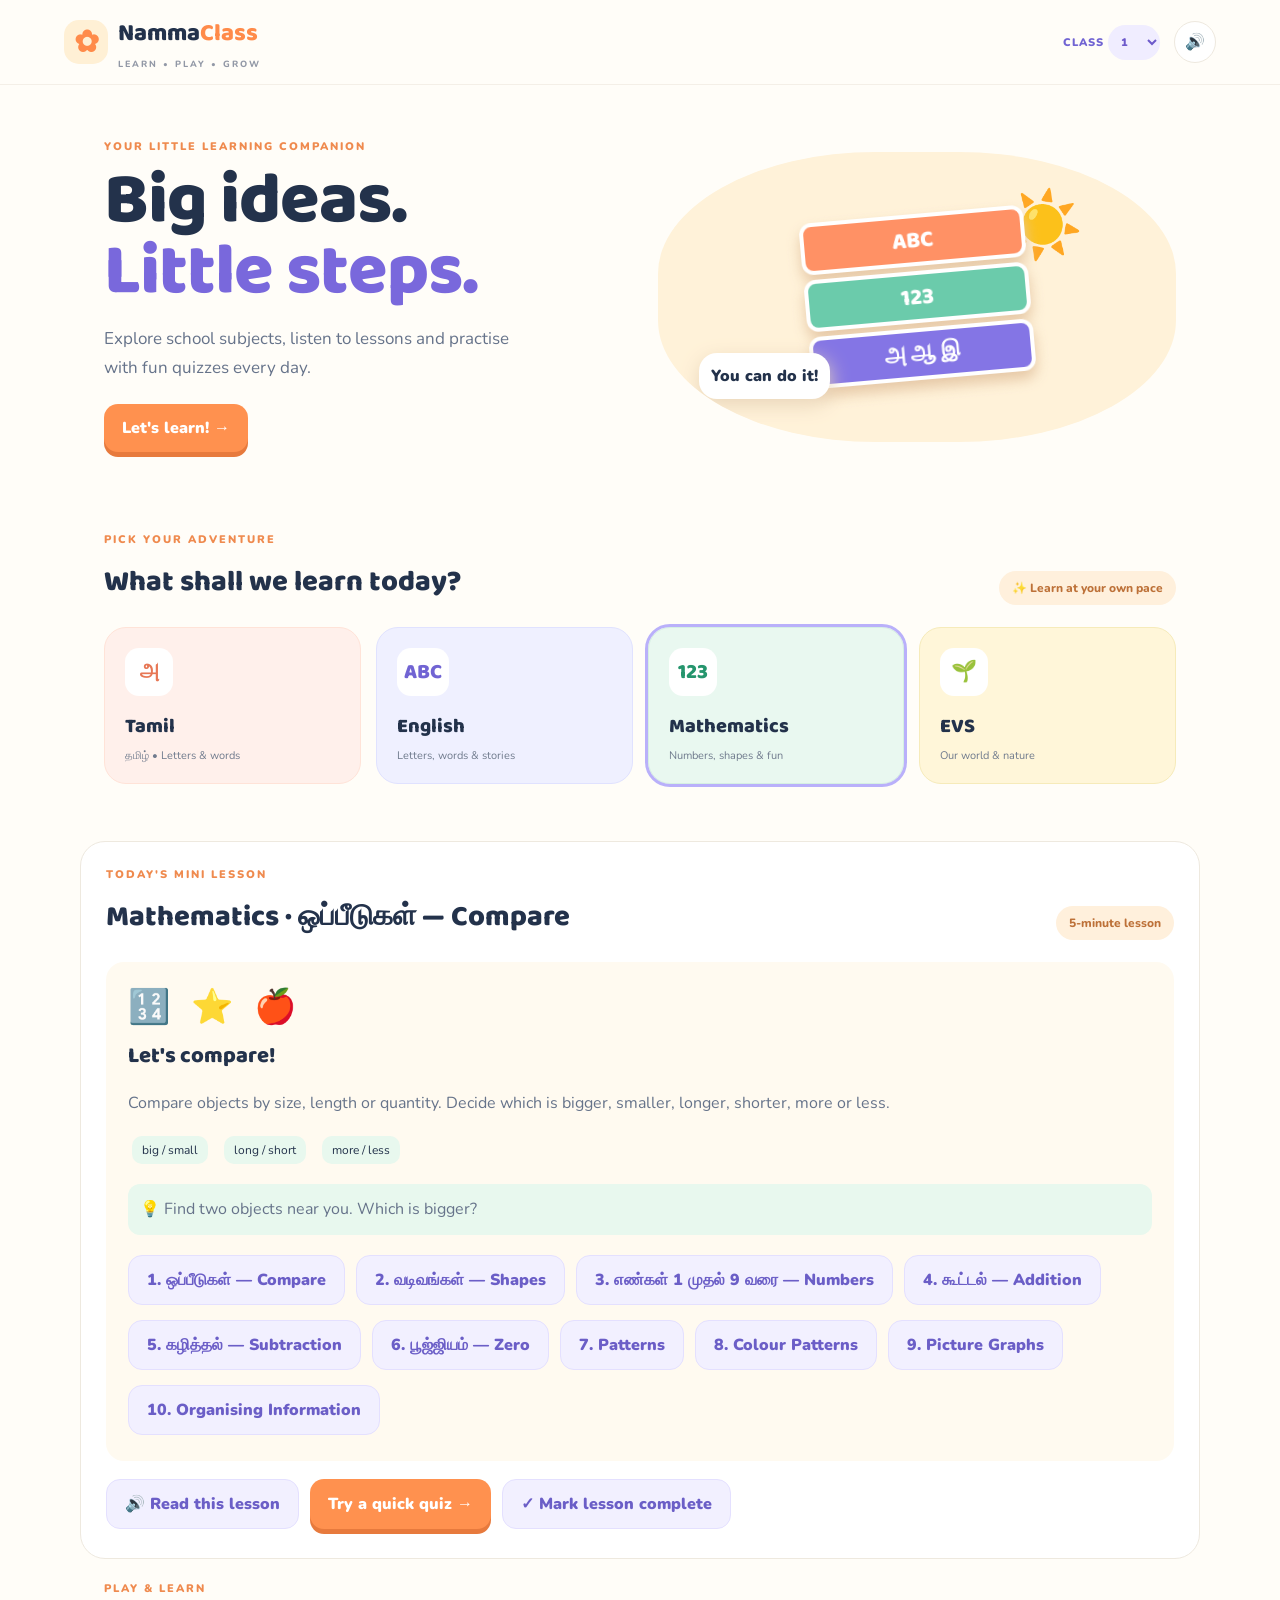
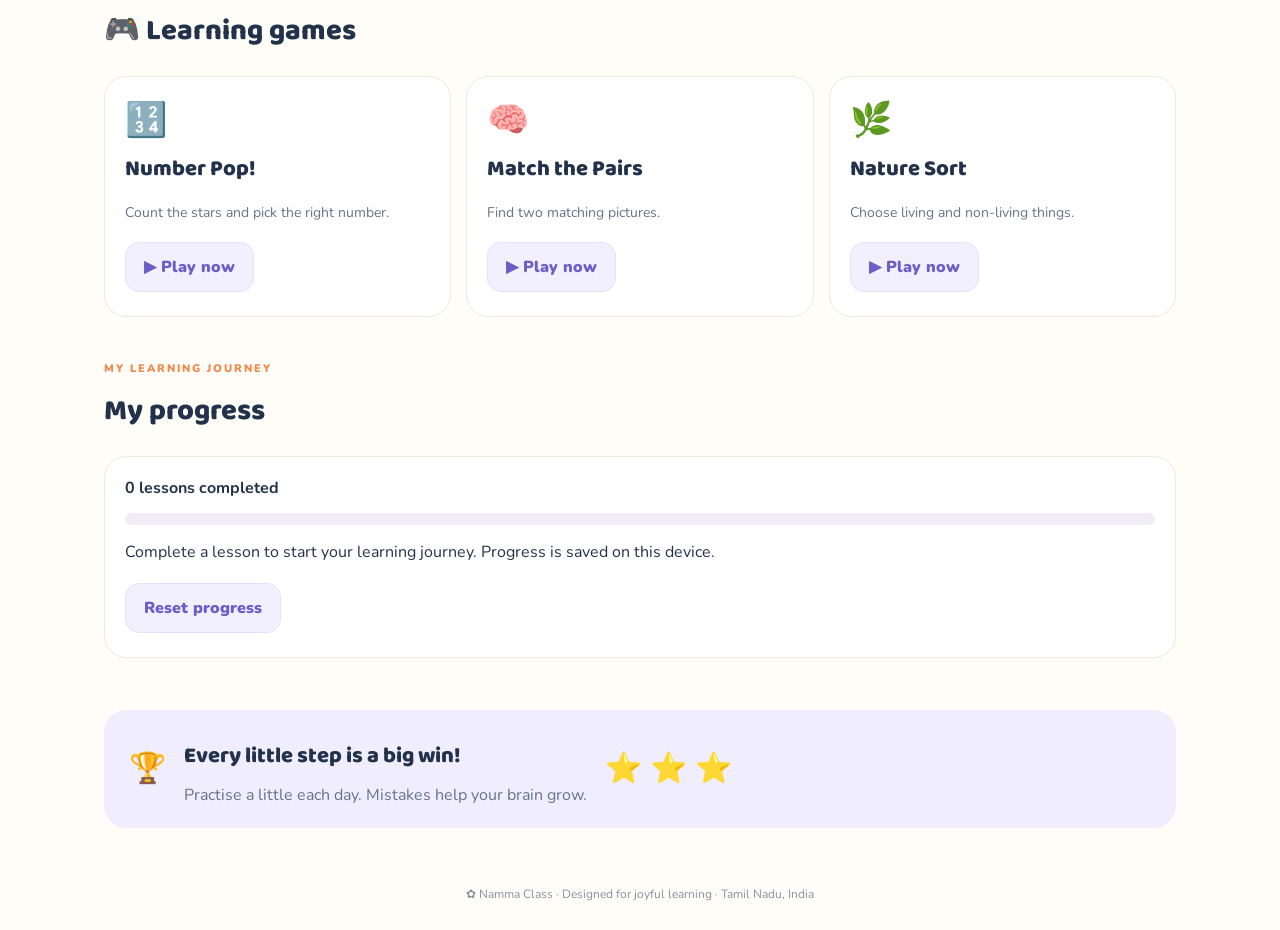
==== index.html @ f1b46bf8 "Add files via upload" ====
<!doctype html>
<html lang="en">
<head>
  <meta charset="utf-8">
  <meta name="viewport" content="width=device-width,initial-scale=1">
  <meta name="theme-color" content="#fff7e8">
  <title>Namma Class — Self-Learning for Classes 1–12</title>
  <link rel="stylesheet" href="style.css">
</head>
<body>
<header class="topbar">
  <a class="brand" href="#"><span class="brand-mark">✿</span><span>Namma<span class="accent">Class</span><small>LEARN • PLAY • GROW</small></span></a>
  <label class="class-picker">CLASS
    <select id="classSelect" aria-label="Choose class">
      <option value="1">1</option><option value="2">2</option><option value="3">3</option>
      <option value="4">4</option><option value="5">5</option><option value="6">6</option>
      <option value="7">7</option><option value="8">8</option><option value="9">9</option>
      <option value="10">10</option><option value="11">11</option><option value="12">12</option>
    </select>
  </label>
  <button id="soundToggle" class="round" aria-label="Toggle read aloud">🔊</button>
</header>
<main>
  <section class="hero">
    <div><p class="eyebrow">YOUR LITTLE LEARNING COMPANION</p>
      <h1>Big ideas.<br><span>Little steps.</span></h1>
      <p>Explore school subjects, listen to lessons and practise with fun quizzes every day.</p>
      <button class="primary" id="startLearning">Let's learn! →</button>
    </div>
    <div class="hero-art" aria-label="Books and sunshine"><div class="sun">☀️</div><div class="books"><b>ABC</b><b>123</b><b>அ ஆ இ</b></div><div class="bubble">You can do it!</div></div>
  </section>
  <section class="section" id="subjects">
    <div class="section-heading"><div><p class="eyebrow">PICK YOUR ADVENTURE</p><h2>What shall we learn today?</h2></div><span class="sticker">✨ Learn at your own pace</span></div>
    <div class="subject-grid">
      <button class="subject-card tamil" data-subject="Tamil"><span class="subject-icon">அ</span><b>Tamil</b><small>தமிழ் • Letters & words</small></button>
      <button class="subject-card english" data-subject="English"><span class="subject-icon">ABC</span><b>English</b><small>Letters, words & stories</small></button>
      <button class="subject-card maths" data-subject="Mathematics"><span class="subject-icon">123</span><b>Mathematics</b><small>Numbers, shapes & fun</small></button>
      <button class="subject-card evs" data-subject="Environmental Science"><span class="subject-icon">🌱</span><b>EVS</b><small>Our world & nature</small></button>
    </div>
  </section>
  <section class="lesson section" id="lessonArea">
    <div class="section-heading"><div><p class="eyebrow">TODAY'S MINI LESSON</p><h2 id="lessonTitle">Let's start learning!</h2></div><span class="sticker">5-minute lesson</span></div>
    <div id="lessonContent" class="lesson-content"><div class="visual">🍎 🍎 🍎</div><h3>Counting is everywhere!</h3><p>We use numbers to count toys, fruits, steps and friends.</p></div>
    <div class="actions"><button class="secondary" id="readLesson">🔊 Read this lesson</button><button class="primary" id="quizButton">Try a quick quiz →</button><button class="secondary" id="completeLesson">✓ Mark lesson complete</button></div>
  </section>
  <section class="section games">
    <div class="section-heading"><div><p class="eyebrow">PLAY & LEARN</p><h2>🎮 Learning games</h2></div></div>
    <div class="game-grid">
      <article class="game-card"><div class="game-icon">🔢</div><h3>Number Pop!</h3><p>Count the stars and pick the right number.</p><div id="numberGame"><button class="secondary" id="startNumberGame">▶ Play now</button></div></article>
      <article class="game-card"><div class="game-icon">🧠</div><h3>Match the Pairs</h3><p>Find two matching pictures.</p><div id="memoryGame"><button class="secondary" id="startMemoryGame">▶ Play now</button></div></article>
      <article class="game-card"><div class="game-icon">🌿</div><h3>Nature Sort</h3><p>Choose living and non-living things.</p><div id="natureGame"><button class="secondary" id="startNatureGame">▶ Play now</button></div></article>
    </div>
  </section>
  <section class="section">
    <div class="section-heading"><div><p class="eyebrow">MY LEARNING JOURNEY</p><h2>My progress</h2></div></div>
    <div class="progress-card"><b id="progressCount">0 lessons completed</b><div class="progress-track"><span id="progressBar"></span></div><p id="progressMessage">Complete a lesson to start your learning journey.</p><div id="completedLessons"></div><button id="resetProgress" class="secondary">Reset progress</button></div>
  </section>
  <section class="bottom-banner"><span>🏆</span><div><h3>Every little step is a big win!</h3><p>Practise a little each day. Mistakes help your brain grow.</p></div><span>⭐ ⭐ ⭐</span></section>
</main>
<footer>✿ Namma Class · Designed for joyful learning · Tamil Nadu, India</footer>
<script src="app.js"></script>
</body></html>
---- style.css ----
@import url('https://fonts.googleapis.com/css2?family=Baloo+2:wght@400;500;600;700;800&family=Nunito:wght@400;600;700;800;900&display=swap');
:root{--ink:#23324b;--muted:#66738a;--orange:#ff8b4a;--purple:#7665d8;--green:#3eaa85;--line:#eee9df}
*{box-sizing:border-box}html{scroll-behavior:smooth}body{margin:0;background:#fffdf8;color:var(--ink);font-family:Nunito,sans-serif}button,select{font:inherit}button{cursor:pointer}.topbar{min-height:76px;display:flex;align-items:center;gap:14px;padding:14px max(5vw,20px);border-bottom:1px solid #f4efe7}.brand{display:flex;gap:10px;align-items:center;text-decoration:none;color:var(--ink);font:800 24px 'Baloo 2',sans-serif;margin-right:auto}.brand-mark{display:grid;place-items:center;background:#fff0d5;color:var(--orange);border-radius:15px;width:44px;height:44px;font-size:30px}.accent{color:var(--orange)}.brand small{display:block;font:800 9px Nunito,sans-serif;letter-spacing:2px;color:#9298a6;margin-top:5px}.class-picker{font-size:11px;font-weight:900;letter-spacing:1px;color:#7164d3}.class-picker select{border:0;border-radius:22px;background:#f0edff;color:#6d5acb;padding:9px;font-weight:900}.round{border:1px solid var(--line);background:white;border-radius:50%;width:42px;height:42px}.hero{max-width:1120px;margin:auto;padding:54px 24px;display:grid;grid-template-columns:1fr 1fr;gap:36px;align-items:center}.eyebrow{font-size:11px;font-weight:900;letter-spacing:2px;color:#ef8a4e;margin:0 0 12px}.hero h1{font:800 clamp(46px,6vw,72px)/.98 'Baloo 2',sans-serif;letter-spacing:-1px;margin:0 0 18px}.hero h1 span{color:#7968dc}.hero p:not(.eyebrow){font-size:17px;line-height:1.7;color:var(--muted);max-width:440px}.primary,.secondary{border:0;border-radius:14px;padding:13px 18px;font-weight:900;margin:4px 4px 4px 0}.primary{background:#ff914f;color:white;box-shadow:0 5px 0 #e77a3d}.secondary{background:#f2f0ff;color:#6b5ec7;border:1px solid #e4e0ff}.hero-art{height:290px;position:relative;border-radius:42%;background:#fff2d9;display:flex;align-items:center;justify-content:center;overflow:hidden}.sun{position:absolute;font-size:65px;right:18%;top:10%}.books{display:grid;gap:5px;transform:rotate(-5deg);filter:drop-shadow(0 8px 7px #e6c8a6)}.books b{width:225px;height:52px;border:4px solid white;border-radius:12px;display:grid;place-items:center;color:white;font:800 23px 'Baloo 2',sans-serif}.books b:nth-child(1){background:#ff9165}.books b:nth-child(2){background:#6bcbab}.books b:nth-child(3){background:#8475e5}.bubble{position:absolute;left:8%;bottom:15%;background:white;border-radius:18px;padding:12px;font-weight:900;box-shadow:0 6px 20px #e9d5b9}.section{max-width:1120px;margin:0 auto;padding:22px 24px}.section-heading{display:flex;align-items:end;justify-content:space-between;gap:15px;margin-bottom:22px}.section-heading h2{font:800 29px 'Baloo 2',sans-serif;margin:0}.sticker{background:#fff0dc;color:#bd7138;border-radius:30px;padding:9px 13px;font-size:12px;font-weight:800}.subject-grid{display:grid;grid-template-columns:repeat(4,1fr);gap:15px}.subject-card{position:relative;text-align:left;border:1px solid transparent;border-radius:22px;padding:20px;min-height:155px;display:flex;flex-direction:column;align-items:flex-start;gap:6px;transition:.15s;color:var(--ink)}.subject-card:hover{transform:translateY(-3px)}.subject-card.selected{outline:3px solid #b9b0fa}.tamil{background:#fff0eb;border-color:#ffe3d8}.english{background:#eff0ff;border-color:#e0e2ff}.maths{background:#e9f8f0;border-color:#d5f0e2}.evs{background:#fff6d9;border-color:#f6ebba}.subject-icon{height:48px;min-width:48px;padding:0 7px;border-radius:14px;background:white;display:grid;place-items:center;font:800 21px 'Baloo 2',sans-serif;color:#e77755;margin-bottom:8px}.english .subject-icon{color:#7164d3}.maths .subject-icon{color:#25956d}.subject-card b{font:800 20px 'Baloo 2',sans-serif}.subject-card small{font-size:11px;color:#707b8d}.lesson{margin-top:35px;background:white;border:1px solid var(--line);border-radius:25px;padding:25px}.lesson-content{background:#fffaf0;border-radius:18px;padding:22px;min-height:190px}.lesson-content h3,.game-card h3,.bottom-banner h3{font:800 22px 'Baloo 2',sans-serif;margin:8px 0}.lesson-content p,.game-card p,.bottom-banner p{line-height:1.65;color:var(--muted)}.visual{font-size:34px;letter-spacing:6px}.actions{margin-top:14px;display:flex;gap:7px;flex-wrap:wrap}.quiz-options,.choices{display:flex;gap:8px;flex-wrap:wrap;margin:15px 0}.quiz-options button,.choices button{border:1px solid #e4e0ff;background:white;border-radius:12px;padding:11px 14px;font-weight:800;color:var(--ink)}.feedback{background:#e8f8ee;padding:12px;border-radius:12px}.game-grid{display:grid;grid-template-columns:repeat(3,1fr);gap:15px}.game-card,.progress-card{border:1px solid var(--line);background:white;border-radius:22px;padding:20px}.game-icon{font-size:34px}.game-card h3{margin-bottom:0}.game-card p{font-size:14px}.game-question{font-size:19px;font-weight:900;margin:12px 0}.progress-track{height:12px;background:#f0edf7;border-radius:20px;overflow:hidden;margin:14px 0}.progress-track span{display:block;height:100%;width:0;background:linear-gradient(90deg,#ff914f,#8b7be5);transition:width .25s}.completed-item{display:inline-block;background:#e8f8ee;padding:6px 10px;border-radius:10px;margin:4px;font-size:12px}.bottom-banner{max-width:1072px;margin:30px auto;background:#f0edff;border-radius:22px;padding:20px 25px;display:flex;align-items:center;gap:18px}.bottom-banner>span{font-size:30px}.bottom-banner p{margin:0}footer{text-align:center;padding:28px;color:#8991a0;font-size:12px}
@media(max-width:760px){.hero{grid-template-columns:1fr;padding-top:35px}.hero-art{height:230px}.subject-grid{grid-template-columns:repeat(2,1fr)}.game-grid{grid-template-columns:1fr}.section-heading{align-items:flex-start;flex-direction:column}.sticker{align-self:flex-start}.lesson{padding:17px}.bottom-banner{margin:22px 16px}.brand{font-size:21px}}@media(max-width:380px){.subject-grid{grid-template-columns:1fr}.class-picker{font-size:9px}}
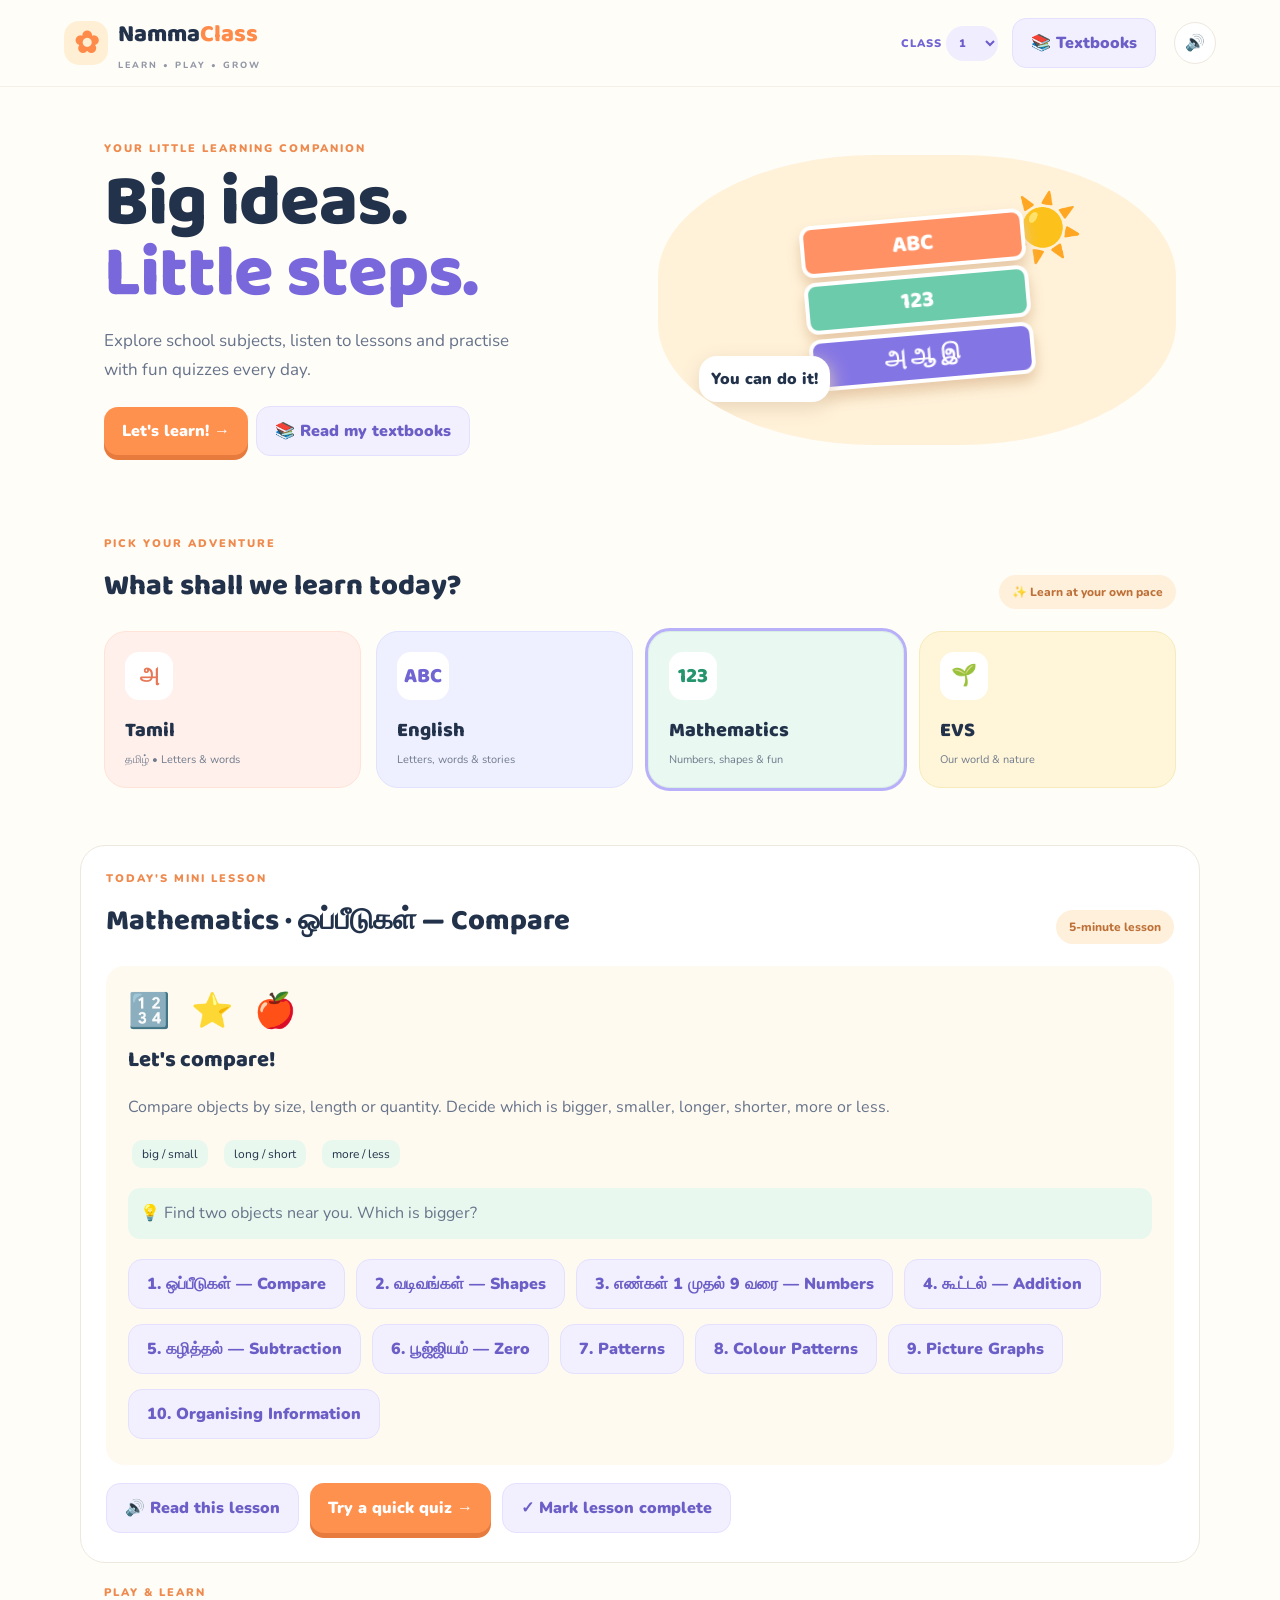
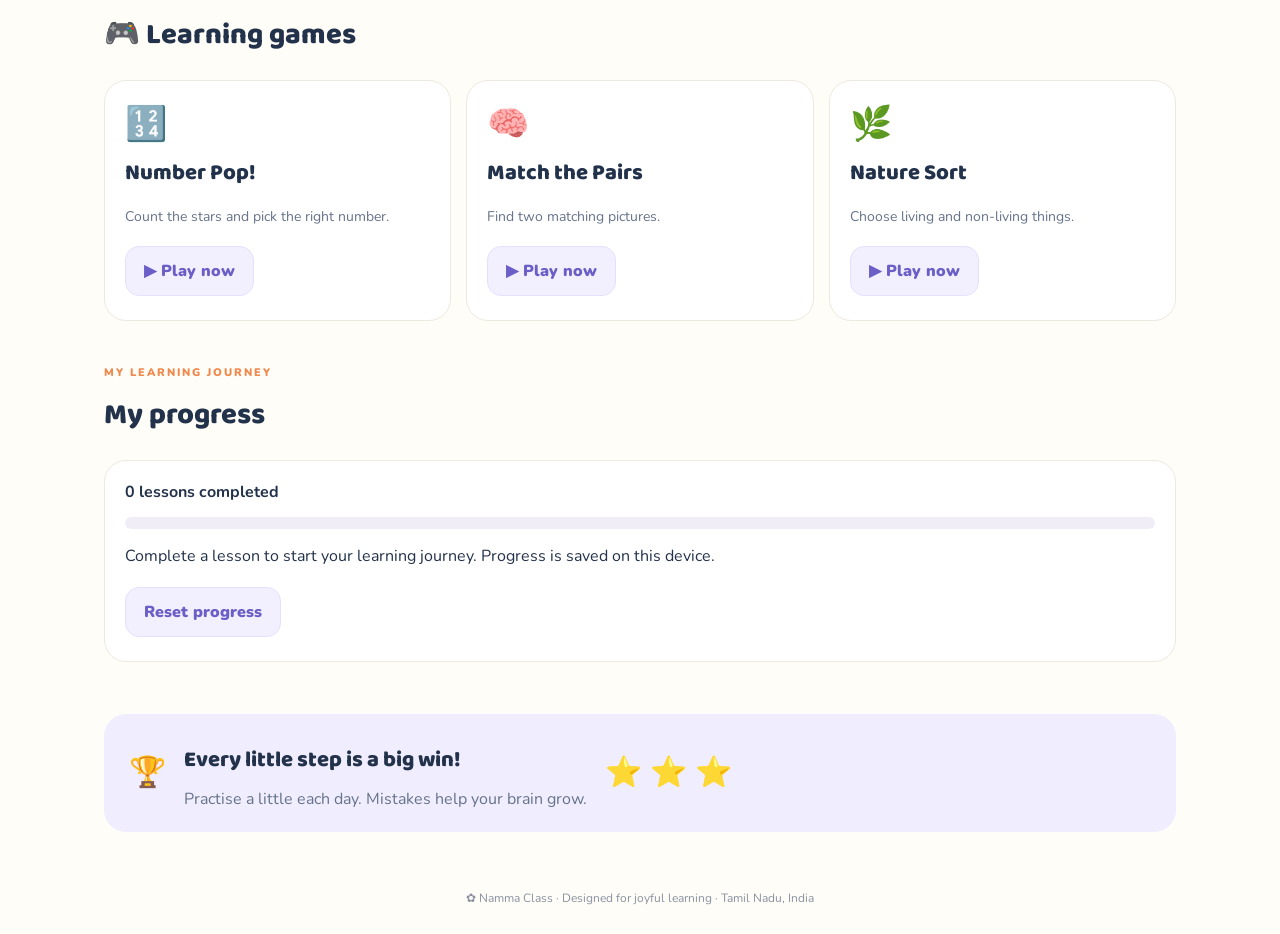
==== commit f7822003: "Add Textbooks shelf for Classes 2-12 Students pick class, medium (Tamil/English) and term, then read" ====
--- a/index.html
+++ b/index.html
@@ -18,6 +18,7 @@
       <option value="10">10</option><option value="11">11</option><option value="12">12</option>
     </select>
   </label>
+  <a id="textbooksLink" class="secondary" href="books.html" style="text-decoration:none">📚 Textbooks</a>
   <button id="soundToggle" class="round" aria-label="Toggle read aloud">🔊</button>
 </header>
 <main>
@@ -26,6 +27,7 @@
       <h1>Big ideas.<br><span>Little steps.</span></h1>
       <p>Explore school subjects, listen to lessons and practise with fun quizzes every day.</p>
       <button class="primary" id="startLearning">Let's learn! →</button>
+      <a class="secondary" href="books.html" style="text-decoration:none;display:inline-block">📚 Read my textbooks</a>
     </div>
     <div class="hero-art" aria-label="Books and sunshine"><div class="sun">☀️</div><div class="books"><b>ABC</b><b>123</b><b>அ ஆ இ</b></div><div class="bubble">You can do it!</div></div>
   </section>
@@ -59,4 +61,12 @@
 </main>
 <footer>✿ Namma Class · Designed for joyful learning · Tamil Nadu, India</footer>
 <script src="app.js"></script>
+<script>
+  // Open the textbook shelf on the class the student has picked.
+  (function () {
+    var sel = document.getElementById('classSelect'), link = document.getElementById('textbooksLink');
+    function sync() { link.href = 'books.html?class=' + encodeURIComponent(sel.value); }
+    sel.addEventListener('change', sync); sync();
+  })();
+</script>
 </body></html>
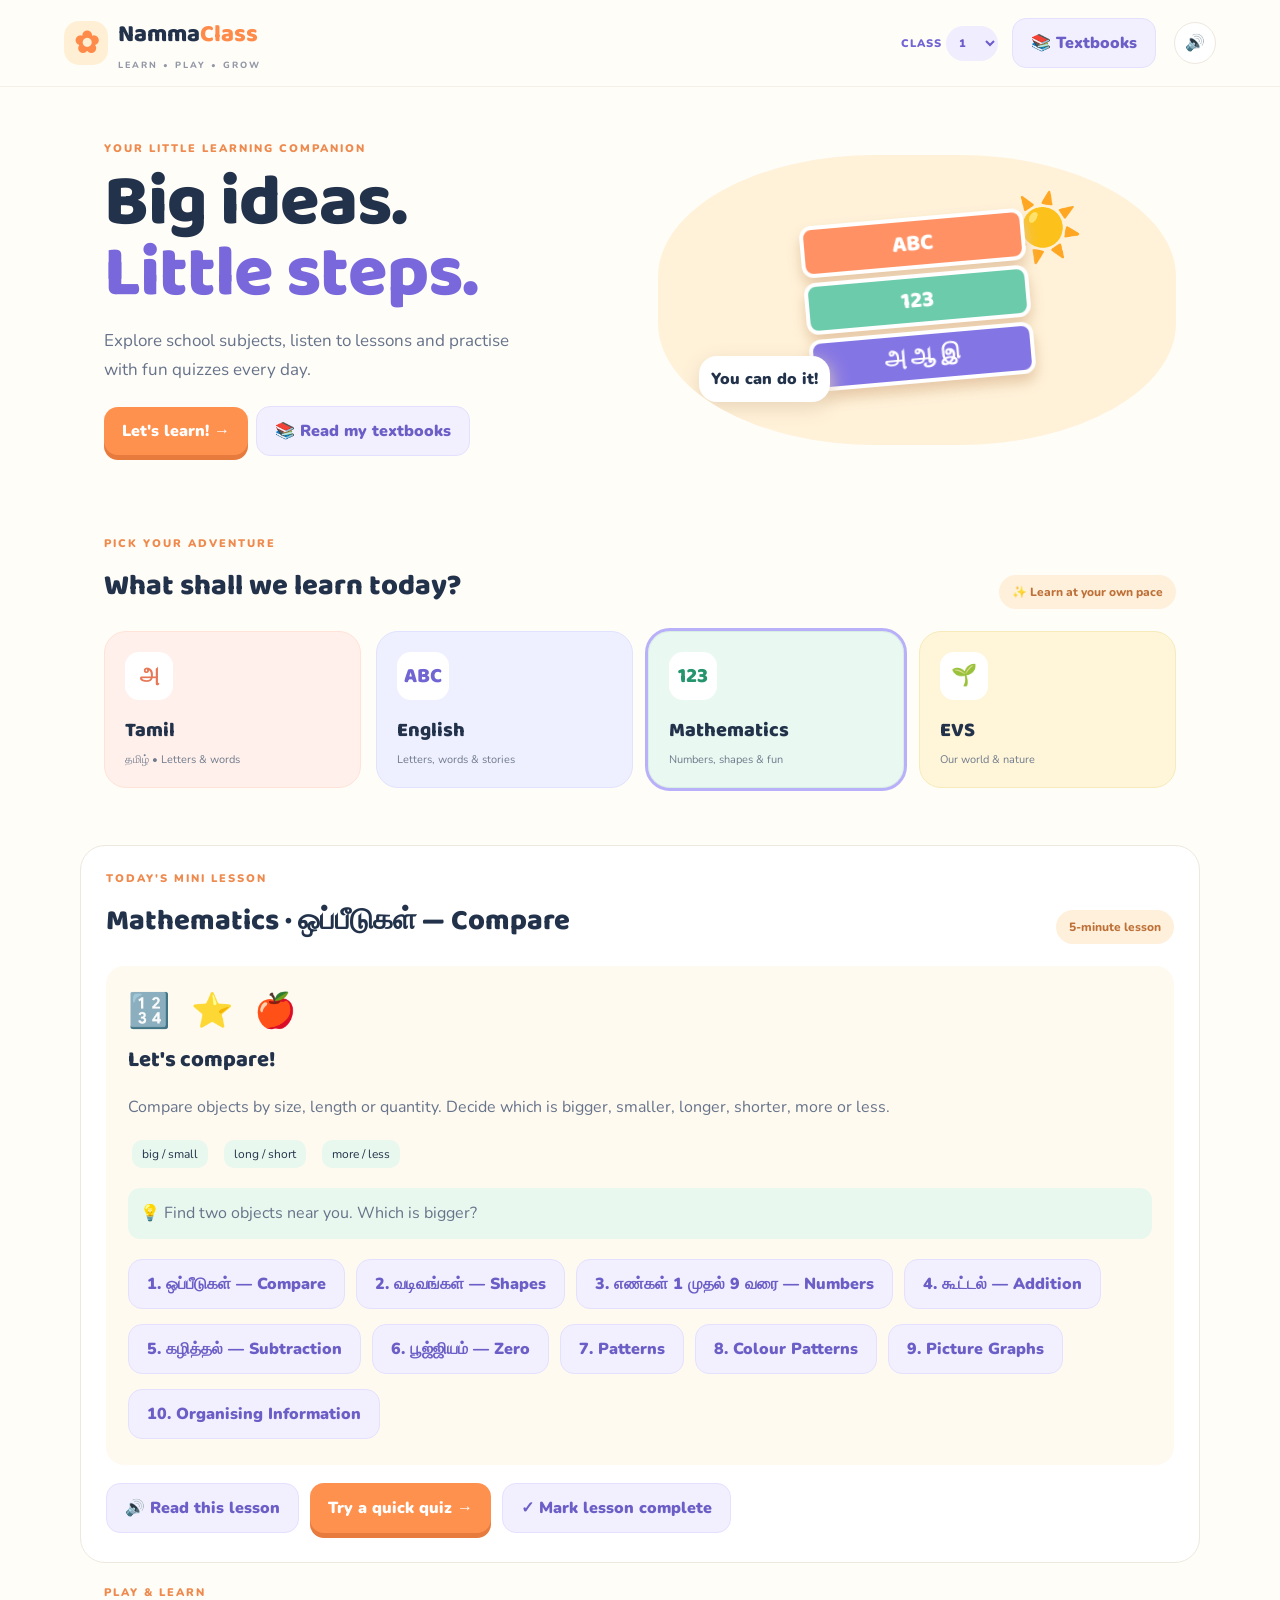
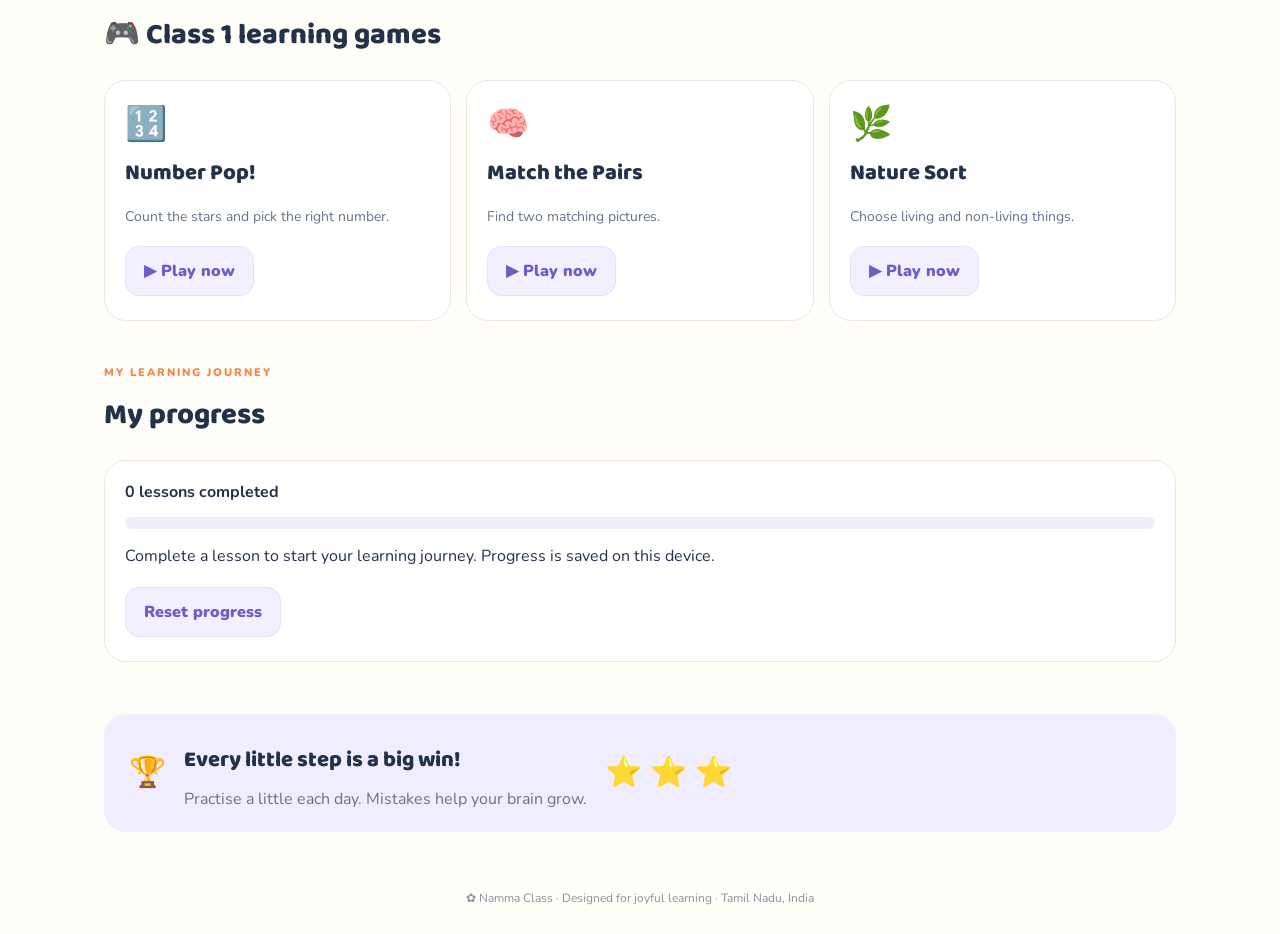
==== commit efd480fc: "Make the three games change with the selected class Each class 1-12 gets its own number game, match-" ====
--- a/index.html
+++ b/index.html
@@ -60,7 +60,9 @@
   <section class="bottom-banner"><span>🏆</span><div><h3>Every little step is a big win!</h3><p>Practise a little each day. Mistakes help your brain grow.</p></div><span>⭐ ⭐ ⭐</span></section>
 </main>
 <footer>✿ Namma Class · Designed for joyful learning · Tamil Nadu, India</footer>
+<script src="lessons.js"></script>
 <script src="app.js"></script>
+<script src="games.js"></script>
 <script>
   // Open the textbook shelf on the class the student has picked.
   (function () {
--- a/style.css
+++ b/style.css
@@ -2,3 +2,6 @@
 :root{--ink:#23324b;--muted:#66738a;--orange:#ff8b4a;--purple:#7665d8;--green:#3eaa85;--line:#eee9df}
 *{box-sizing:border-box}html{scroll-behavior:smooth}body{margin:0;background:#fffdf8;color:var(--ink);font-family:Nunito,sans-serif}button,select{font:inherit}button{cursor:pointer}.topbar{min-height:76px;display:flex;align-items:center;gap:14px;padding:14px max(5vw,20px);border-bottom:1px solid #f4efe7}.brand{display:flex;gap:10px;align-items:center;text-decoration:none;color:var(--ink);font:800 24px 'Baloo 2',sans-serif;margin-right:auto}.brand-mark{display:grid;place-items:center;background:#fff0d5;color:var(--orange);border-radius:15px;width:44px;height:44px;font-size:30px}.accent{color:var(--orange)}.brand small{display:block;font:800 9px Nunito,sans-serif;letter-spacing:2px;color:#9298a6;margin-top:5px}.class-picker{font-size:11px;font-weight:900;letter-spacing:1px;color:#7164d3}.class-picker select{border:0;border-radius:22px;background:#f0edff;color:#6d5acb;padding:9px;font-weight:900}.round{border:1px solid var(--line);background:white;border-radius:50%;width:42px;height:42px}.hero{max-width:1120px;margin:auto;padding:54px 24px;display:grid;grid-template-columns:1fr 1fr;gap:36px;align-items:center}.eyebrow{font-size:11px;font-weight:900;letter-spacing:2px;color:#ef8a4e;margin:0 0 12px}.hero h1{font:800 clamp(46px,6vw,72px)/.98 'Baloo 2',sans-serif;letter-spacing:-1px;margin:0 0 18px}.hero h1 span{color:#7968dc}.hero p:not(.eyebrow){font-size:17px;line-height:1.7;color:var(--muted);max-width:440px}.primary,.secondary{border:0;border-radius:14px;padding:13px 18px;font-weight:900;margin:4px 4px 4px 0}.primary{background:#ff914f;color:white;box-shadow:0 5px 0 #e77a3d}.secondary{background:#f2f0ff;color:#6b5ec7;border:1px solid #e4e0ff}.hero-art{height:290px;position:relative;border-radius:42%;background:#fff2d9;display:flex;align-items:center;justify-content:center;overflow:hidden}.sun{position:absolute;font-size:65px;right:18%;top:10%}.books{display:grid;gap:5px;transform:rotate(-5deg);filter:drop-shadow(0 8px 7px #e6c8a6)}.books b{width:225px;height:52px;border:4px solid white;border-radius:12px;display:grid;place-items:center;color:white;font:800 23px 'Baloo 2',sans-serif}.books b:nth-child(1){background:#ff9165}.books b:nth-child(2){background:#6bcbab}.books b:nth-child(3){background:#8475e5}.bubble{position:absolute;left:8%;bottom:15%;background:white;border-radius:18px;padding:12px;font-weight:900;box-shadow:0 6px 20px #e9d5b9}.section{max-width:1120px;margin:0 auto;padding:22px 24px}.section-heading{display:flex;align-items:end;justify-content:space-between;gap:15px;margin-bottom:22px}.section-heading h2{font:800 29px 'Baloo 2',sans-serif;margin:0}.sticker{background:#fff0dc;color:#bd7138;border-radius:30px;padding:9px 13px;font-size:12px;font-weight:800}.subject-grid{display:grid;grid-template-columns:repeat(4,1fr);gap:15px}.subject-card{position:relative;text-align:left;border:1px solid transparent;border-radius:22px;padding:20px;min-height:155px;display:flex;flex-direction:column;align-items:flex-start;gap:6px;transition:.15s;color:var(--ink)}.subject-card:hover{transform:translateY(-3px)}.subject-card.selected{outline:3px solid #b9b0fa}.tamil{background:#fff0eb;border-color:#ffe3d8}.english{background:#eff0ff;border-color:#e0e2ff}.maths{background:#e9f8f0;border-color:#d5f0e2}.evs{background:#fff6d9;border-color:#f6ebba}.subject-icon{height:48px;min-width:48px;padding:0 7px;border-radius:14px;background:white;display:grid;place-items:center;font:800 21px 'Baloo 2',sans-serif;color:#e77755;margin-bottom:8px}.english .subject-icon{color:#7164d3}.maths .subject-icon{color:#25956d}.subject-card b{font:800 20px 'Baloo 2',sans-serif}.subject-card small{font-size:11px;color:#707b8d}.lesson{margin-top:35px;background:white;border:1px solid var(--line);border-radius:25px;padding:25px}.lesson-content{background:#fffaf0;border-radius:18px;padding:22px;min-height:190px}.lesson-content h3,.game-card h3,.bottom-banner h3{font:800 22px 'Baloo 2',sans-serif;margin:8px 0}.lesson-content p,.game-card p,.bottom-banner p{line-height:1.65;color:var(--muted)}.visual{font-size:34px;letter-spacing:6px}.actions{margin-top:14px;display:flex;gap:7px;flex-wrap:wrap}.quiz-options,.choices{display:flex;gap:8px;flex-wrap:wrap;margin:15px 0}.quiz-options button,.choices button{border:1px solid #e4e0ff;background:white;border-radius:12px;padding:11px 14px;font-weight:800;color:var(--ink)}.feedback{background:#e8f8ee;padding:12px;border-radius:12px}.game-grid{display:grid;grid-template-columns:repeat(3,1fr);gap:15px}.game-card,.progress-card{border:1px solid var(--line);background:white;border-radius:22px;padding:20px}.game-icon{font-size:34px}.game-card h3{margin-bottom:0}.game-card p{font-size:14px}.game-question{font-size:19px;font-weight:900;margin:12px 0}.progress-track{height:12px;background:#f0edf7;border-radius:20px;overflow:hidden;margin:14px 0}.progress-track span{display:block;height:100%;width:0;background:linear-gradient(90deg,#ff914f,#8b7be5);transition:width .25s}.completed-item{display:inline-block;background:#e8f8ee;padding:6px 10px;border-radius:10px;margin:4px;font-size:12px}.bottom-banner{max-width:1072px;margin:30px auto;background:#f0edff;border-radius:22px;padding:20px 25px;display:flex;align-items:center;gap:18px}.bottom-banner>span{font-size:30px}.bottom-banner p{margin:0}footer{text-align:center;padding:28px;color:#8991a0;font-size:12px}
 @media(max-width:760px){.hero{grid-template-columns:1fr;padding-top:35px}.hero-art{height:230px}.subject-grid{grid-template-columns:repeat(2,1fr)}.game-grid{grid-template-columns:1fr}.section-heading{align-items:flex-start;flex-direction:column}.sticker{align-self:flex-start}.lesson{padding:17px}.bottom-banner{margin:22px 16px}.brand{font-size:21px}}@media(max-width:380px){.subject-grid{grid-template-columns:1fr}.class-picker{font-size:9px}}
+
+.match-grid button{min-width:72px;min-height:56px}.match-grid button.matched{background:#e8f8ee;border-color:#3eaa85;color:#1f7a57}.game-question small{font-size:14px;color:var(--muted)}
+@media (max-width:560px){.topbar{flex-wrap:wrap;row-gap:8px}#textbooksLink{padding:9px 12px;font-size:13px;margin:0}}
